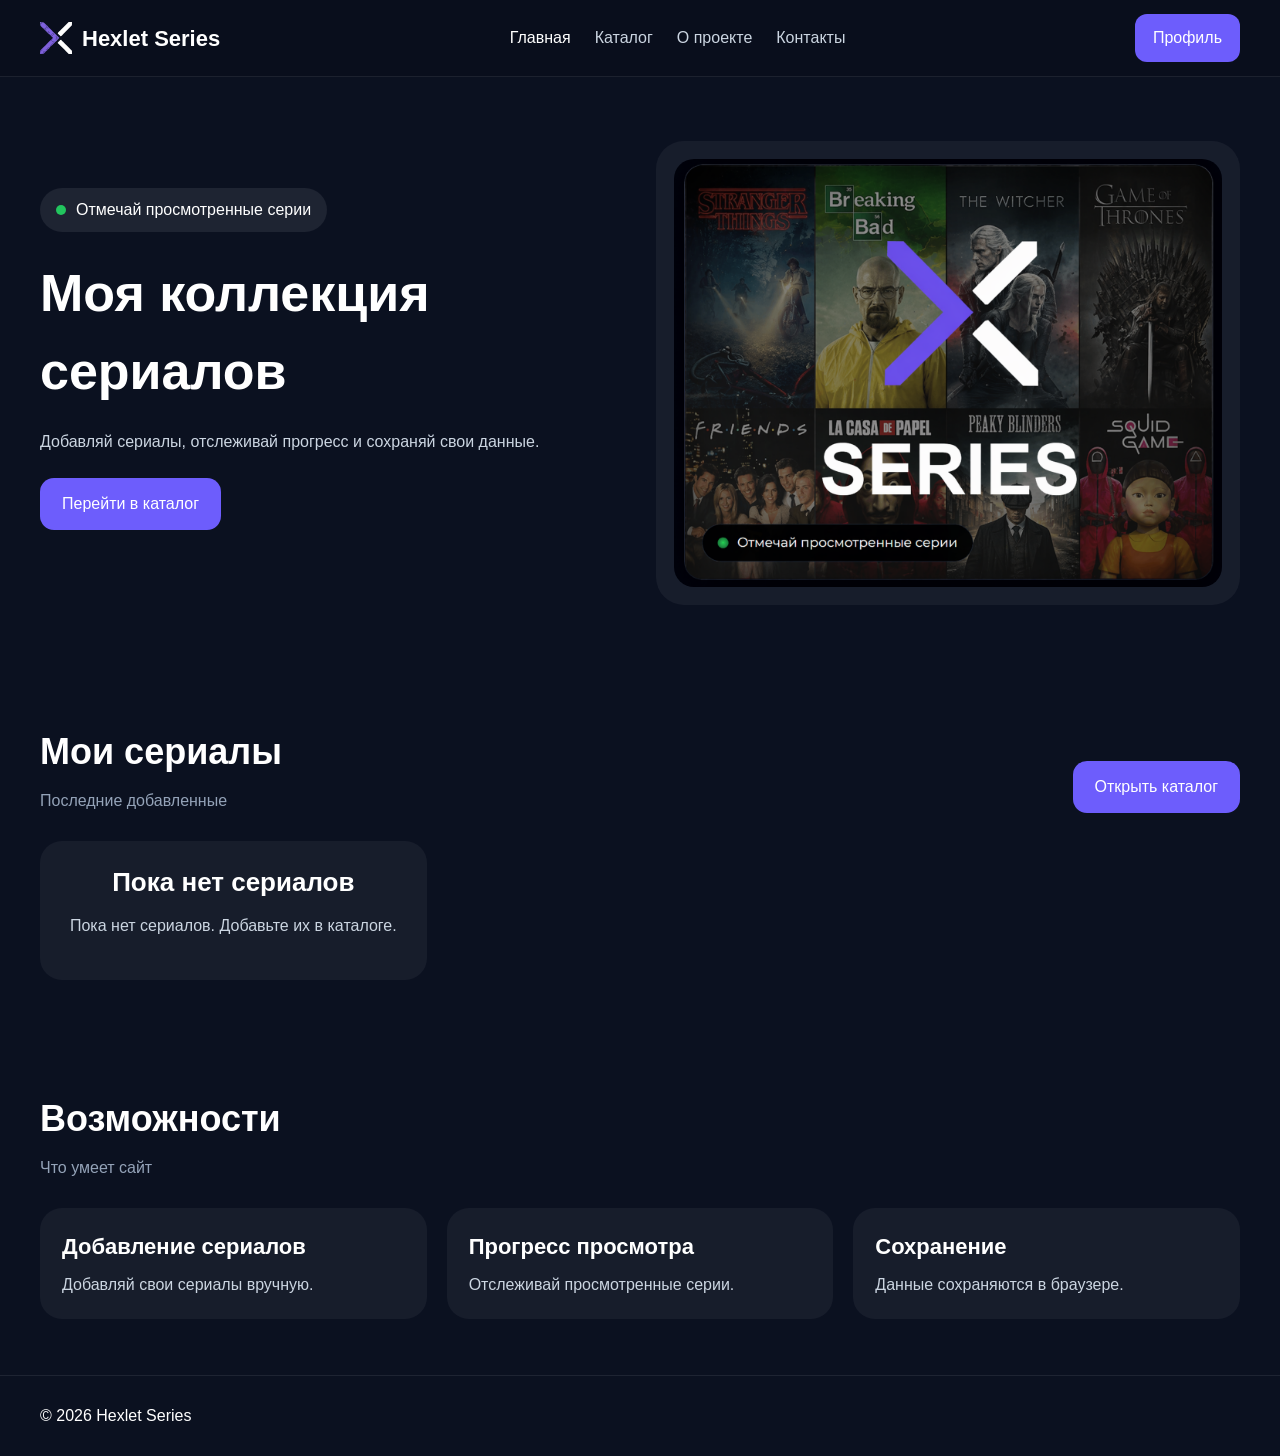
==== index.html @ 8bc6bdee "Новые файлы" ====
<!DOCTYPE html>
<html lang="ru">
<head>
  <meta charset="UTF-8">
  <title>Hexlet Series – Коллекция сериалов</title>

  <meta name="viewport" content="width=device-width, initial-scale=1.0">
  <meta name="description" content="Hexlet Series — отслеживай просмотренные сериалы и серии.">

  <link rel="icon" href="Image/logo.svg" type="image/svg+xml">
  <link rel="apple-touch-icon" href="Image/logo.svg">

  <link rel="stylesheet" href="style/reset.css">
  <link rel="stylesheet" href="style/style.css">
</head>

<body>

  <!-- HEADER -->
  <header class="header">
    <div class="container header__inner">

      <a href="index.html" class="logo">
        <img src="Image/logo.svg" alt="Логотип" width="32">
        <span>Hexlet Series</span>
      </a>

      <button class="burger" id="burger">
        <span></span>
        <span></span>
        <span></span>
      </button>

      <nav class="nav" id="nav">
        <a href="index.html" class="nav__link nav__link--active">Главная</a>
        <a href="catalog.html" class="nav__link">Каталог</a>
        <a href="about.html" class="nav__link">О проекте</a>
        <a href="contact.html" class="nav__link">Контакты</a>
        <button class="header__cta header__cta--mobile">Профиль</button>
      </nav>

      <button class="header__cta header__cta--desktop">Профиль</button>
    </div>
  </header>

  <!-- HERO -->
  <section class="hero">
    <div class="container hero__inner">

      <div>
        <div class="hero__badge">
          <span class="hero__badge-dot"></span>
          Отмечай просмотренные серии
        </div>

        <h1 class="hero__title">Моя коллекция сериалов</h1>

        <p class="hero__subtitle">
          Добавляй сериалы, отслеживай прогресс и сохраняй свои данные.
        </p>

        <div class="hero__cta-row">
          <a href="catalog.html" class="btn-primary">Перейти в каталог</a>
        </div>
      </div>

      <div class="hero__visual">
        <article class="hero__card">
          <div class="hero__image">
            <img src="Image/image.png" alt="Сериалы">
          </div>
        </article>
      </div>

    </div>
  </section>
  <!-- КАТАЛОГ НА ГЛАВНОЙ -->
  <section class="section">
    <div class="container">

      <header class="section__header">
        <div>
          <h2 class="section__title">Мои сериалы</h2>
          <p class="section__subtitle">Последние добавленные</p>
        </div>

        <a href="catalog.html" class="btn-primary">Открыть каталог</a>
      </header>

      <div class="products" id="homeSeries"></div>

    </div>
  </section>

  <!-- ВОЗМОЖНОСТИ -->
  <section class="section">
    <div class="container">

      <header class="section__header">
        <div>
          <h2 class="section__title">Возможности</h2>
          <p class="section__subtitle">Что умеет сайт</p>
        </div>
      </header>

      <div class="benefits">

        <article class="benefit-card">
          <h3 class="benefit-card__title">Добавление сериалов</h3>
          <p>Добавляй свои сериалы вручную.</p>
        </article>

        <article class="benefit-card">
          <h3 class="benefit-card__title">Прогресс просмотра</h3>
          <p>Отслеживай просмотренные серии.</p>
        </article>

        <article class="benefit-card">
          <h3 class="benefit-card__title">Сохранение</h3>
          <p>Данные сохраняются в браузере.</p>
        </article>

      </div>

    </div>
  </section>


  <!-- FOOTER -->
  <footer class="footer">
    <div class="container footer__inner">
      <div>© 2026 Hexlet Series</div>
    </div>
  </footer>

  <!-- SCRIPT -->
   <script type="module" src="js/main.js"></script>
</body>
</html>
---- style/style.css ----
body {
  font-family: Arial, sans-serif;
  background: #0b1120;
  color: #ffffff;
  line-height: 1.5;
}

.no-scroll {
  overflow: hidden;
}

.container {
  width: min(1200px, calc(100% - 32px));
  margin: 0 auto;
}

.header {
  position: sticky;
  top: 0;
  z-index: 1000;
  background: rgba(10, 15, 29, 0.95);
  border-bottom: 1px solid rgba(255, 255, 255, 0.08);
}

.header__inner {
  min-height: 76px;
  display: flex;
  align-items: center;
  justify-content: space-between;
  gap: 20px;
}

.logo {
  display: flex;
  align-items: center;
  gap: 10px;
  font-size: 22px;
  font-weight: 700;
}

.nav {
  display: flex;
  align-items: center;
  gap: 24px;
}

.nav__link {
  color: #cbd5e1;
  transition: 0.2s;
}

.nav__link:hover,
.nav__link--active {
  color: #ffffff;
}

.header__cta {
  background: #6d5dfc;
  color: #ffffff;
  border: none;
  border-radius: 12px;
  padding: 12px 18px;
  cursor: pointer;
}

.header__cta--mobile {
  display: none;
}

.burger {
  display: none;
  width: 42px;
  height: 42px;
  border: none;
  background: transparent;
  cursor: pointer;
}

.burger span {
  display: block;
  width: 26px;
  height: 3px;
  margin: 5px auto;
  background: #ffffff;
  border-radius: 4px;
  transition: 0.3s;
}

.burger--active span:nth-child(1) {
  transform: translateY(8px) rotate(45deg);
}

.burger--active span:nth-child(2) {
  opacity: 0;
}

.burger--active span:nth-child(3) {
  transform: translateY(-8px) rotate(-45deg);
}

.hero {
  padding: 64px 0;
}

.hero__inner {
  display: grid;
  grid-template-columns: 1fr 1fr;
  gap: 32px;
  align-items: center;
}

.hero__badge {
  display: inline-flex;
  align-items: center;
  gap: 10px;
  background: rgba(255, 255, 255, 0.08);
  border-radius: 999px;
  padding: 10px 16px;
  margin-bottom: 22px;
}

.hero__badge-dot,
.hero__label-dot {
  width: 10px;
  height: 10px;
  background: #22c55e;
  border-radius: 50%;
}

.hero__title {
  font-size: 52px;
  font-weight: 800;
  margin-bottom: 20px;
}

.hero__subtitle {
  color: #cbd5e1;
  max-width: 540px;
  margin-bottom: 24px;
}

.hero__cta-row {
  margin-bottom: 28px;
}

.btn-primary {
  display: inline-block;
  background: #6d5dfc;
  color: #ffffff;
  border: none;
  border-radius: 14px;
  padding: 14px 22px;
  cursor: pointer;
  transition: 0.2s;
}

.btn-primary:hover {
  opacity: 0.9;
}

.hero__stats {
  display: flex;
  gap: 18px;
  flex-wrap: wrap;
}

.hero__stat {
  background: rgba(255, 255, 255, 0.06);
  padding: 16px 20px;
  border-radius: 18px;
}

.hero__stat-number {
  display: block;
  font-size: 22px;
  font-weight: 700;
  margin-bottom: 4px;
}

.hero__card {
  background: rgba(255, 255, 255, 0.05);
  padding: 18px;
  border-radius: 28px;
}

.hero__image img {
  border-radius: 20px;
}

.hero__label {
  display: inline-flex;
  align-items: center;
  gap: 10px;
  margin-top: 18px;
  background: #060b16;
  padding: 12px 18px;
  border-radius: 999px;
}

.section {
  padding: 56px 0;
}

.section--compact {
  padding-top: 24px;
}

.section__header {
  display: flex;
  justify-content: space-between;
  align-items: end;
  gap: 16px;
  margin-bottom: 28px;
}

.section__title {
  font-size: 36px;
  margin-bottom: 10px;
}

.section__title--small {
  font-size: 28px;
}

.section__subtitle {
  color: #94a3b8;
}

.categories,
.benefits,
.products {
  display: grid;
  gap: 20px;
}

.categories {
  grid-template-columns: repeat(4, 1fr);
}

.benefits {
  grid-template-columns: repeat(3, 1fr);
}

.products {
  grid-template-columns: repeat(3, 1fr);
}

.category-card,
.benefit-card,
.product-card,
.empty-state,
.about-box,
.contact-form {
  background: rgba(255, 255, 255, 0.05);
  border-radius: 22px;
  padding: 22px;
}

.category-card__title,
.benefit-card__title,
.product-card__title {
  font-size: 22px;
  margin-bottom: 10px;
}

.category-card__text,
.benefit-card p,
.about-box p {
  color: #cbd5e1;
}

.about-box p + p {
  margin-top: 18px;
}

.add-series {
  margin-bottom: 10px;
}

.empty-state {
  text-align: center;
  width: 100%;
}

.empty-state h3 {
  font-size: 26px;
  margin-bottom: 12px;
}

.empty-state p {
  color: #cbd5e1;
  margin-bottom: 20px;
}

.product-card__body {
  display: flex;
  flex-direction: column;
}

.product-card__meta {
  display: flex;
  justify-content: space-between;
  gap: 10px;
  color: #cbd5e1;
  margin-bottom: 14px;
}

.product-card__price {
  color: #ffffff;
}

.product-card__progress {
  margin-bottom: 14px;
  color: #cbd5e1;
}

.product-card__btn {
  width: 100%;
  border: none;
  background: #ffffff;
  color: #111827;
  border-radius: 12px;
  padding: 12px 16px;
  cursor: pointer;
  font-weight: 700;
  margin-top: 10px;
}

.product-card__image {
  margin-bottom: 16px;
}

.product-card__image img {
  width: 100%;
  height: 240px;
  object-fit: cover;
  border-radius: 18px;
}

.product-card__btn--danger {
  background: #ef4444;
  color: #ffffff;
}

.contact-form {
  max-width: 700px;
  display: grid;
  gap: 16px;
}

.contact-form input,
.contact-form textarea,
.modal__form input {
  width: 100%;
  border: 1px solid rgba(255, 255, 255, 0.12);
  background: #111827;
  color: #ffffff;
  border-radius: 12px;
  padding: 14px 16px;
}

.product-card--completed {
  background: rgba(34, 197, 94, 0.18);
  border: 2px solid #22c55e;
  box-shadow: 0 0 20px rgba(34, 197, 94, 0.25);
}

.product-card__done {
  margin-bottom: 14px;
  color: #86efac;
  font-weight: 700;
}

.product-card__btn--complete {
  background: #22c55e;
  color: #ffffff;
  cursor: default;
}

.footer {
  padding: 28px 0;
  border-top: 1px solid rgba(255, 255, 255, 0.08);
}

.footer__inner {
  display: flex;
  justify-content: space-between;
  gap: 16px;
  flex-wrap: wrap;
}

.footer__links {
  display: flex;
  gap: 18px;
  color: #cbd5e1;
}

.modal {
  display: none;
  position: fixed;
  inset: 0;
  background: rgba(0, 0, 0, 0.65);
  justify-content: center;
  align-items: center;
  padding: 20px;
}

.modal.active {
  display: flex;
}

.modal__content {
  width: 100%;
  max-width: 420px;
  background: #0f172a;
  border-radius: 24px;
  padding: 28px;
  position: relative;
}

.modal__content h2 {
  margin-bottom: 18px;
}

.modal__form {
  display: grid;
  gap: 14px;
}

.modal__close {
  position: absolute;
  top: 16px;
  right: 18px;
  font-size: 28px;
  cursor: pointer;
}

@media (max-width: 992px) {
  .hero__inner,
  .categories,
  .benefits,
  .products {
    grid-template-columns: 1fr 1fr;
  }

  .hero__title {
    font-size: 42px;
  }
}

@media (max-width: 768px) {
  .burger {
    display: block;
  }

  .header__cta--desktop {
    display: none;
  }

  .header__cta--mobile {
    display: inline-block;
    margin-top: 10px;
  }

  .nav {
    position: fixed;
    top: 76px;
    right: -100%;
    width: 280px;
    height: calc(100vh - 76px);
    background: #0f172a;
    flex-direction: column;
    align-items: flex-start;
    padding: 28px 22px;
    transition: 0.3s;
  }

  .nav--open {
    right: 0;
  }

  .hero__inner,
  .categories,
  .benefits,
  .products {
    grid-template-columns: 1fr;
  }

  .hero__title {
    font-size: 34px;
  }

  .section__title {
    font-size: 30px;
  }
}

.link {
  color: #6d5dfc;
  text-decoration: underline;
}

.link:hover {
  opacity: 0.8;
}
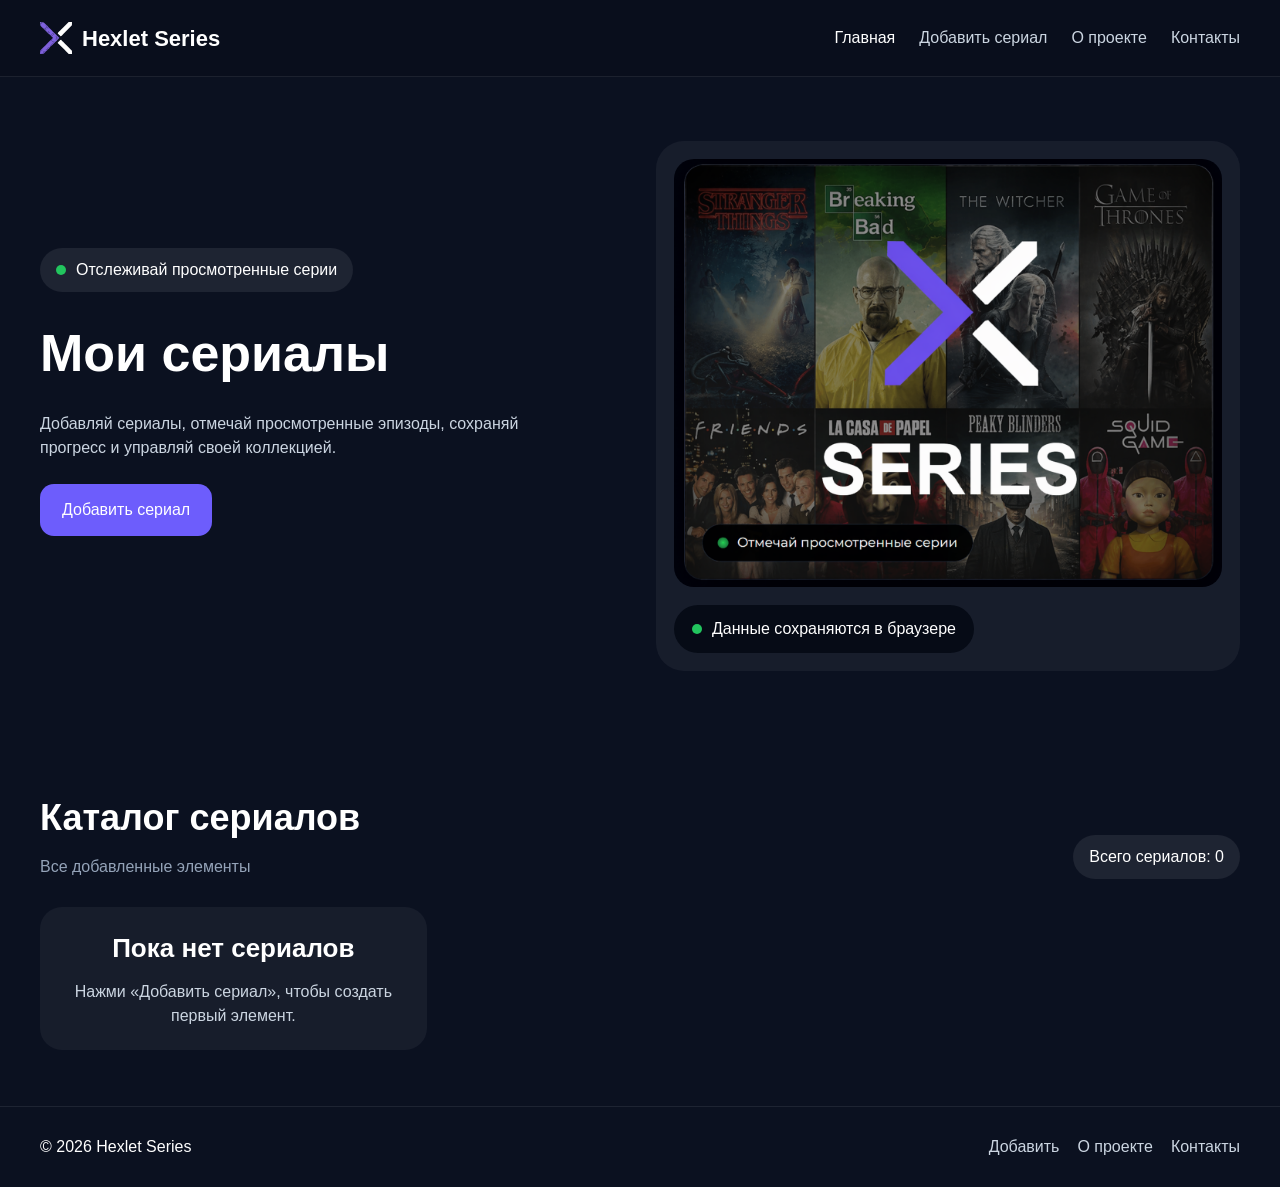
==== commit 64ebb66f: "New poriadok" ====
--- a/index.html
+++ b/index.html
@@ -2,30 +2,27 @@
 <html lang="ru">
 <head>
   <meta charset="UTF-8">
-  <title>Hexlet Series – Коллекция сериалов</title>
-
+  <title>Hexlet Series — Мои сериалы</title>
   <meta name="viewport" content="width=device-width, initial-scale=1.0">
-  <meta name="description" content="Hexlet Series — отслеживай просмотренные сериалы и серии.">
-
+  <meta
+    name="description"
+    content="Hexlet Series — веб-приложение для отслеживания просмотренных сериалов."
+  >
   <link rel="icon" href="Image/logo.svg" type="image/svg+xml">
   <link rel="apple-touch-icon" href="Image/logo.svg">
-
   <link rel="stylesheet" href="style/reset.css">
   <link rel="stylesheet" href="style/style.css">
 </head>
-
 <body>
 
-  <!-- HEADER -->
   <header class="header">
     <div class="container header__inner">
-
       <a href="index.html" class="logo">
-        <img src="Image/logo.svg" alt="Логотип" width="32">
+        <img src="Image/logo.svg" alt="Логотип Hexlet Series" width="32" height="32">
         <span>Hexlet Series</span>
       </a>
 
-      <button class="burger" id="burger">
+      <button class="burger" id="burger" aria-label="Открыть меню">
         <span></span>
         <span></span>
         <span></span>
@@ -33,107 +30,75 @@
 
       <nav class="nav" id="nav">
         <a href="index.html" class="nav__link nav__link--active">Главная</a>
-        <a href="catalog.html" class="nav__link">Каталог</a>
+        <a href="form.html" class="nav__link">Добавить сериал</a>
         <a href="about.html" class="nav__link">О проекте</a>
         <a href="contact.html" class="nav__link">Контакты</a>
-        <button class="header__cta header__cta--mobile">Профиль</button>
       </nav>
-
-      <button class="header__cta header__cta--desktop">Профиль</button>
     </div>
   </header>
 
-  <!-- HERO -->
-  <section class="hero">
-    <div class="container hero__inner">
+  <main>
+    <section class="hero">
+      <div class="container hero__inner">
+        <div>
+          <div class="hero__badge">
+            <span class="hero__badge-dot"></span>
+            Отслеживай просмотренные серии
+          </div>
 
-      <div>
-        <div class="hero__badge">
-          <span class="hero__badge-dot"></span>
-          Отмечай просмотренные серии
+          <h1 class="hero__title">Мои сериалы</h1>
+
+          <p class="hero__subtitle">
+            Добавляй сериалы, отмечай просмотренные эпизоды,
+            сохраняй прогресс и управляй своей коллекцией.
+          </p>
+
+          <div class="hero__cta-row">
+            <a href="form.html" class="btn-primary">Добавить сериал</a>
+          </div>
         </div>
 
-        <h1 class="hero__title">Моя коллекция сериалов</h1>
-
-        <p class="hero__subtitle">
-          Добавляй сериалы, отслеживай прогресс и сохраняй свои данные.
-        </p>
-
-        <div class="hero__cta-row">
-          <a href="catalog.html" class="btn-primary">Перейти в каталог</a>
+        <div class="hero__visual">
+          <article class="hero__card">
+            <div class="hero__image">
+              <img src="Image/image.png" alt="Обложка проекта Hexlet Series">
+            </div>
+            <div class="hero__label">
+              <span class="hero__label-dot"></span>
+              Данные сохраняются в браузере
+            </div>
+          </article>
         </div>
       </div>
+    </section>
 
-      <div class="hero__visual">
-        <article class="hero__card">
-          <div class="hero__image">
-            <img src="Image/image.png" alt="Сериалы">
+    <section class="section">
+      <div class="container">
+        <header class="section__header">
+          <div>
+            <h2 class="section__title">Каталог сериалов</h2>
+            <p class="section__subtitle">Все добавленные элементы</p>
           </div>
-        </article>
+
+          <div class="series-counter" id="seriesCounter">Всего сериалов: 0</div>
+        </header>
+
+        <div class="products" id="seriesList"></div>
       </div>
+    </section>
+  </main>
 
-    </div>
-  </section>
-  <!-- КАТАЛОГ НА ГЛАВНОЙ -->
-  <section class="section">
-    <div class="container">
-
-      <header class="section__header">
-        <div>
-          <h2 class="section__title">Мои сериалы</h2>
-          <p class="section__subtitle">Последние добавленные</p>
-        </div>
-
-        <a href="catalog.html" class="btn-primary">Открыть каталог</a>
-      </header>
-
-      <div class="products" id="homeSeries"></div>
-
-    </div>
-  </section>
-
-  <!-- ВОЗМОЖНОСТИ -->
-  <section class="section">
-    <div class="container">
-
-      <header class="section__header">
-        <div>
-          <h2 class="section__title">Возможности</h2>
-          <p class="section__subtitle">Что умеет сайт</p>
-        </div>
-      </header>
-
-      <div class="benefits">
-
-        <article class="benefit-card">
-          <h3 class="benefit-card__title">Добавление сериалов</h3>
-          <p>Добавляй свои сериалы вручную.</p>
-        </article>
-
-        <article class="benefit-card">
-          <h3 class="benefit-card__title">Прогресс просмотра</h3>
-          <p>Отслеживай просмотренные серии.</p>
-        </article>
-
-        <article class="benefit-card">
-          <h3 class="benefit-card__title">Сохранение</h3>
-          <p>Данные сохраняются в браузере.</p>
-        </article>
-
-      </div>
-
-    </div>
-  </section>
-
-
-  <!-- FOOTER -->
   <footer class="footer">
     <div class="container footer__inner">
       <div>© 2026 Hexlet Series</div>
+      <div class="footer__links">
+        <a href="form.html">Добавить</a>
+        <a href="about.html">О проекте</a>
+        <a href="contact.html">Контакты</a>
+      </div>
     </div>
   </footer>
 
-  <!-- SCRIPT -->
-   <script type="module" src="js/main.js"></script>
+  <script type="module" src="js/main.js"></script>
 </body>
 </html>
--- a/style/style.css
+++ b/style/style.css
@@ -52,19 +52,6 @@
 .nav__link:hover,
 .nav__link--active {
   color: #ffffff;
-}
-
-.header__cta {
-  background: #6d5dfc;
-  color: #ffffff;
-  border: none;
-  border-radius: 12px;
-  padding: 12px 18px;
-  cursor: pointer;
-}
-
-.header__cta--mobile {
-  display: none;
 }
 
 .burger {
@@ -158,23 +145,13 @@
   opacity: 0.9;
 }
 
-.hero__stats {
-  display: flex;
-  gap: 18px;
-  flex-wrap: wrap;
-}
-
-.hero__stat {
-  background: rgba(255, 255, 255, 0.06);
-  padding: 16px 20px;
-  border-radius: 18px;
-}
-
-.hero__stat-number {
-  display: block;
-  font-size: 22px;
-  font-weight: 700;
-  margin-bottom: 4px;
+.btn-secondary {
+  display: inline-block;
+  background: #1f2937;
+  color: #ffffff;
+  border: 1px solid rgba(255, 255, 255, 0.12);
+  border-radius: 14px;
+  padding: 14px 22px;
 }
 
 .hero__card {
@@ -201,16 +178,13 @@
   padding: 56px 0;
 }
 
-.section--compact {
-  padding-top: 24px;
-}
-
 .section__header {
   display: flex;
   justify-content: space-between;
   align-items: end;
   gap: 16px;
   margin-bottom: 28px;
+  flex-wrap: wrap;
 }
 
 .section__title {
@@ -218,83 +192,57 @@
   margin-bottom: 10px;
 }
 
-.section__title--small {
-  font-size: 28px;
-}
-
 .section__subtitle {
   color: #94a3b8;
 }
 
-.categories,
-.benefits,
+.series-counter {
+  background: rgba(255, 255, 255, 0.08);
+  padding: 10px 16px;
+  border-radius: 999px;
+  color: #ffffff;
+}
+
 .products {
   display: grid;
+  grid-template-columns: repeat(3, 1fr);
   gap: 20px;
 }
 
-.categories {
-  grid-template-columns: repeat(4, 1fr);
-}
-
-.benefits {
-  grid-template-columns: repeat(3, 1fr);
-}
-
-.products {
-  grid-template-columns: repeat(3, 1fr);
-}
-
-.category-card,
-.benefit-card,
 .product-card,
-.empty-state,
 .about-box,
-.contact-form {
+.contact-form,
+.empty-state {
   background: rgba(255, 255, 255, 0.05);
   border-radius: 22px;
   padding: 22px;
 }
 
-.category-card__title,
-.benefit-card__title,
+.product-card--completed {
+  background: rgba(34, 197, 94, 0.18);
+  border: 2px solid #22c55e;
+  box-shadow: 0 0 20px rgba(34, 197, 94, 0.25);
+}
+
+.product-card__image {
+  margin-bottom: 16px;
+}
+
+.product-card__image img {
+  width: 100%;
+  height: 240px;
+  object-fit: cover;
+  border-radius: 18px;
+}
+
+.product-card__body {
+  display: flex;
+  flex-direction: column;
+}
+
 .product-card__title {
   font-size: 22px;
   margin-bottom: 10px;
-}
-
-.category-card__text,
-.benefit-card p,
-.about-box p {
-  color: #cbd5e1;
-}
-
-.about-box p + p {
-  margin-top: 18px;
-}
-
-.add-series {
-  margin-bottom: 10px;
-}
-
-.empty-state {
-  text-align: center;
-  width: 100%;
-}
-
-.empty-state h3 {
-  font-size: 26px;
-  margin-bottom: 12px;
-}
-
-.empty-state p {
-  color: #cbd5e1;
-  margin-bottom: 20px;
-}
-
-.product-card__body {
-  display: flex;
-  flex-direction: column;
 }
 
 .product-card__meta {
@@ -326,20 +274,20 @@
   margin-top: 10px;
 }
 
-.product-card__image {
-  margin-bottom: 16px;
-}
-
-.product-card__image img {
-  width: 100%;
-  height: 240px;
-  object-fit: cover;
-  border-radius: 18px;
+.product-card__btn:hover {
+  opacity: 0.9;
 }
 
 .product-card__btn--danger {
   background: #ef4444;
   color: #ffffff;
+}
+
+.status-toggle {
+  display: flex;
+  align-items: center;
+  gap: 10px;
+  margin-bottom: 8px;
 }
 
 .contact-form {
@@ -349,8 +297,7 @@
 }
 
 .contact-form input,
-.contact-form textarea,
-.modal__form input {
+.contact-form textarea {
   width: 100%;
   border: 1px solid rgba(255, 255, 255, 0.12);
   background: #111827;
@@ -359,22 +306,32 @@
   padding: 14px 16px;
 }
 
-.product-card--completed {
-  background: rgba(34, 197, 94, 0.18);
-  border: 2px solid #22c55e;
-  box-shadow: 0 0 20px rgba(34, 197, 94, 0.25);
-}
-
-.product-card__done {
-  margin-bottom: 14px;
-  color: #86efac;
-  font-weight: 700;
-}
-
-.product-card__btn--complete {
-  background: #22c55e;
-  color: #ffffff;
-  cursor: default;
+.form-actions {
+  display: flex;
+  gap: 12px;
+  flex-wrap: wrap;
+}
+
+.about-box p + p {
+  margin-top: 18px;
+}
+
+.link {
+  color: #8b7cff;
+  text-decoration: underline;
+}
+
+.empty-state {
+  text-align: center;
+}
+
+.empty-state h3 {
+  font-size: 26px;
+  margin-bottom: 12px;
+}
+
+.empty-state p {
+  color: #cbd5e1;
 }
 
 .footer {
@@ -395,50 +352,8 @@
   color: #cbd5e1;
 }
 
-.modal {
-  display: none;
-  position: fixed;
-  inset: 0;
-  background: rgba(0, 0, 0, 0.65);
-  justify-content: center;
-  align-items: center;
-  padding: 20px;
-}
-
-.modal.active {
-  display: flex;
-}
-
-.modal__content {
-  width: 100%;
-  max-width: 420px;
-  background: #0f172a;
-  border-radius: 24px;
-  padding: 28px;
-  position: relative;
-}
-
-.modal__content h2 {
-  margin-bottom: 18px;
-}
-
-.modal__form {
-  display: grid;
-  gap: 14px;
-}
-
-.modal__close {
-  position: absolute;
-  top: 16px;
-  right: 18px;
-  font-size: 28px;
-  cursor: pointer;
-}
-
 @media (max-width: 992px) {
   .hero__inner,
-  .categories,
-  .benefits,
   .products {
     grid-template-columns: 1fr 1fr;
   }
@@ -451,15 +366,6 @@
 @media (max-width: 768px) {
   .burger {
     display: block;
-  }
-
-  .header__cta--desktop {
-    display: none;
-  }
-
-  .header__cta--mobile {
-    display: inline-block;
-    margin-top: 10px;
   }
 
   .nav {
@@ -480,8 +386,6 @@
   }
 
   .hero__inner,
-  .categories,
-  .benefits,
   .products {
     grid-template-columns: 1fr;
   }
@@ -493,13 +397,4 @@
   .section__title {
     font-size: 30px;
   }
-}
-
-.link {
-  color: #6d5dfc;
-  text-decoration: underline;
-}
-
-.link:hover {
-  opacity: 0.8;
 }
